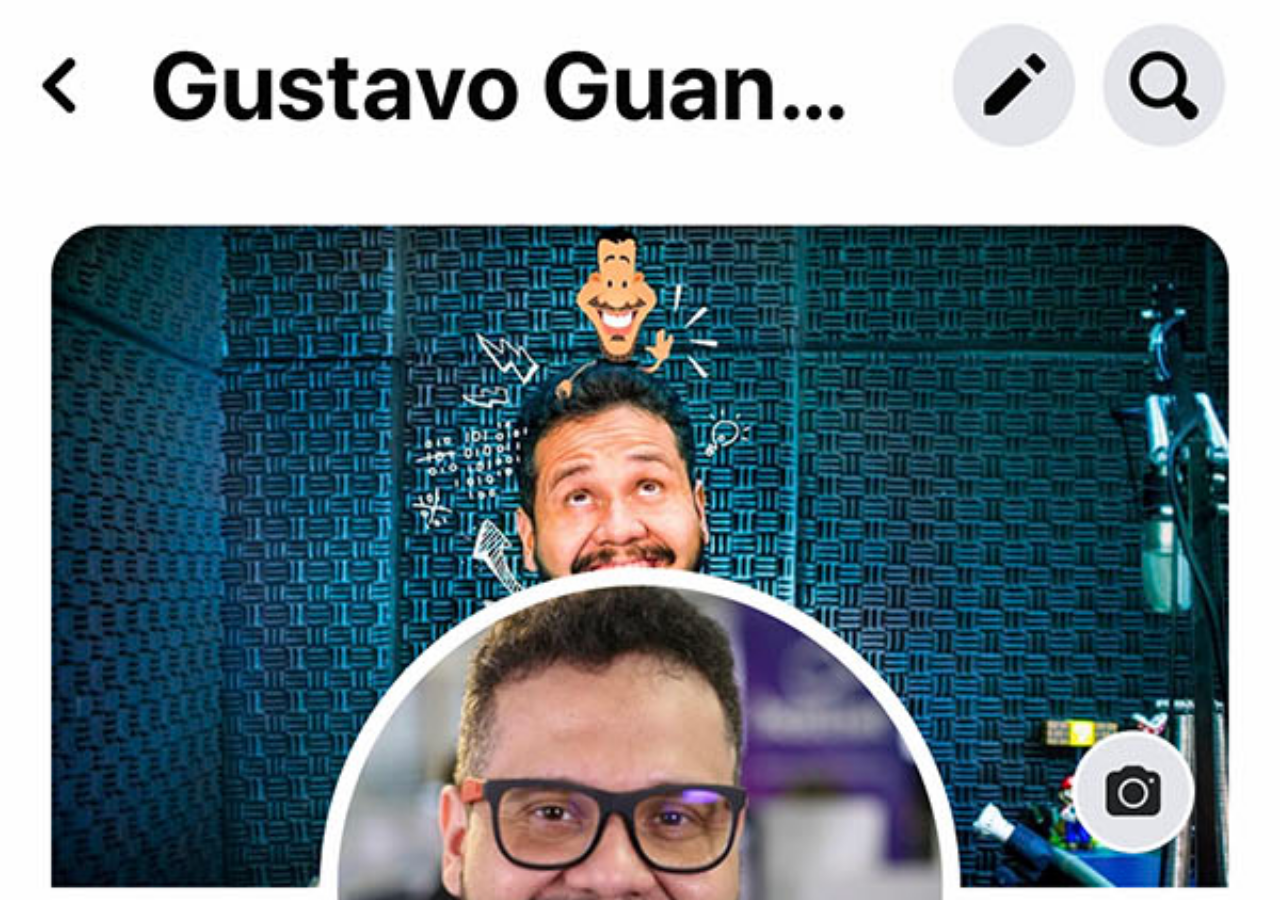
==== facebook.html @ d4fa8e0c "atualização" ====
<!DOCTYPE html>
<html lang="pt-br">
<head>
  <meta charset="UTF-8">
  <meta name="viewport" content="width=device-width, initial-scale=1.0">
  <title>Home</title>
  <link rel="shortcut icon" href="imagens/pacote-d013/favicon.ico" type="image/x-icon">
  <style>
    *  {
      margin: 0px;
      padding: 0px;
    }
    body {
      width: 100vw;
      height: 100vh;
      background-color: #ffffff;
      background-image: url('imagens/pacote-d013/imagens/tela-facebook.jpg');
      background-repeat: no-repeat;
      background-position: top center;      
      background-size: cover;
    }
  </style>
</head>
<body>
 
</body>
</html>
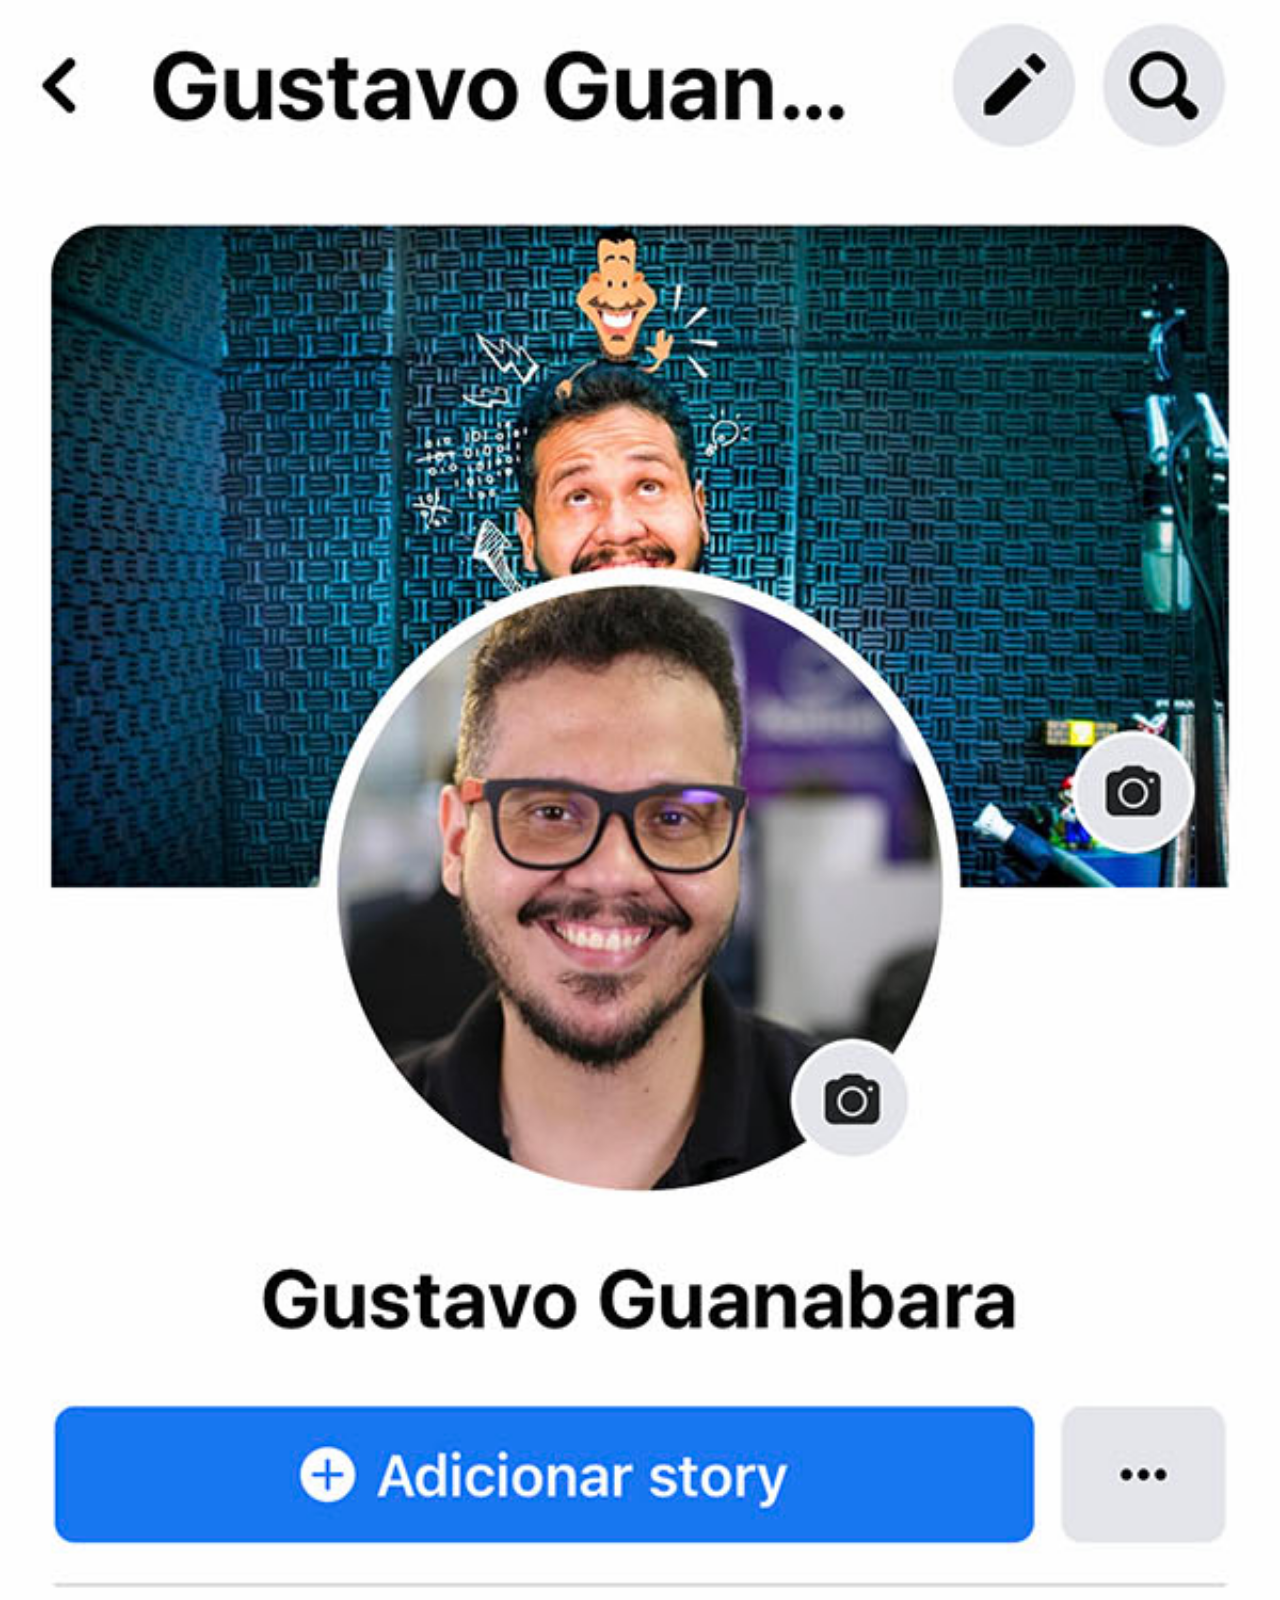
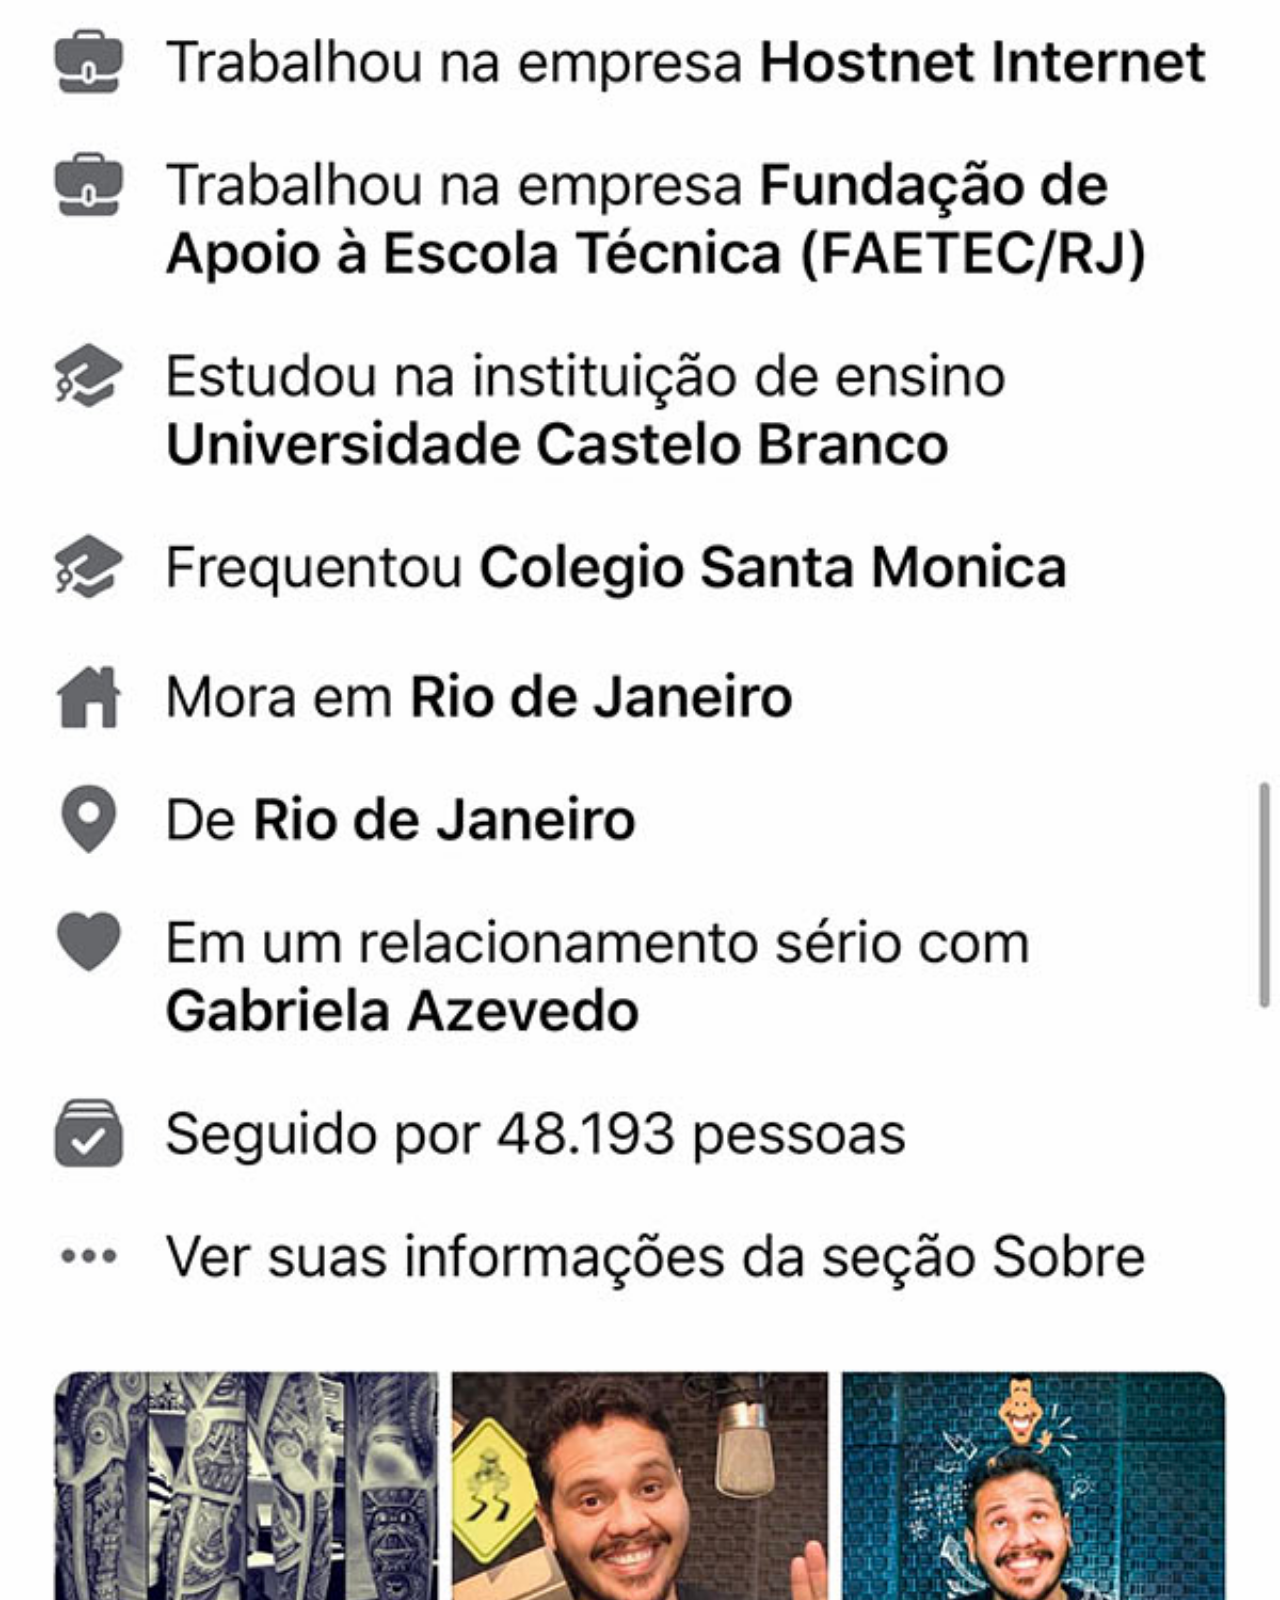
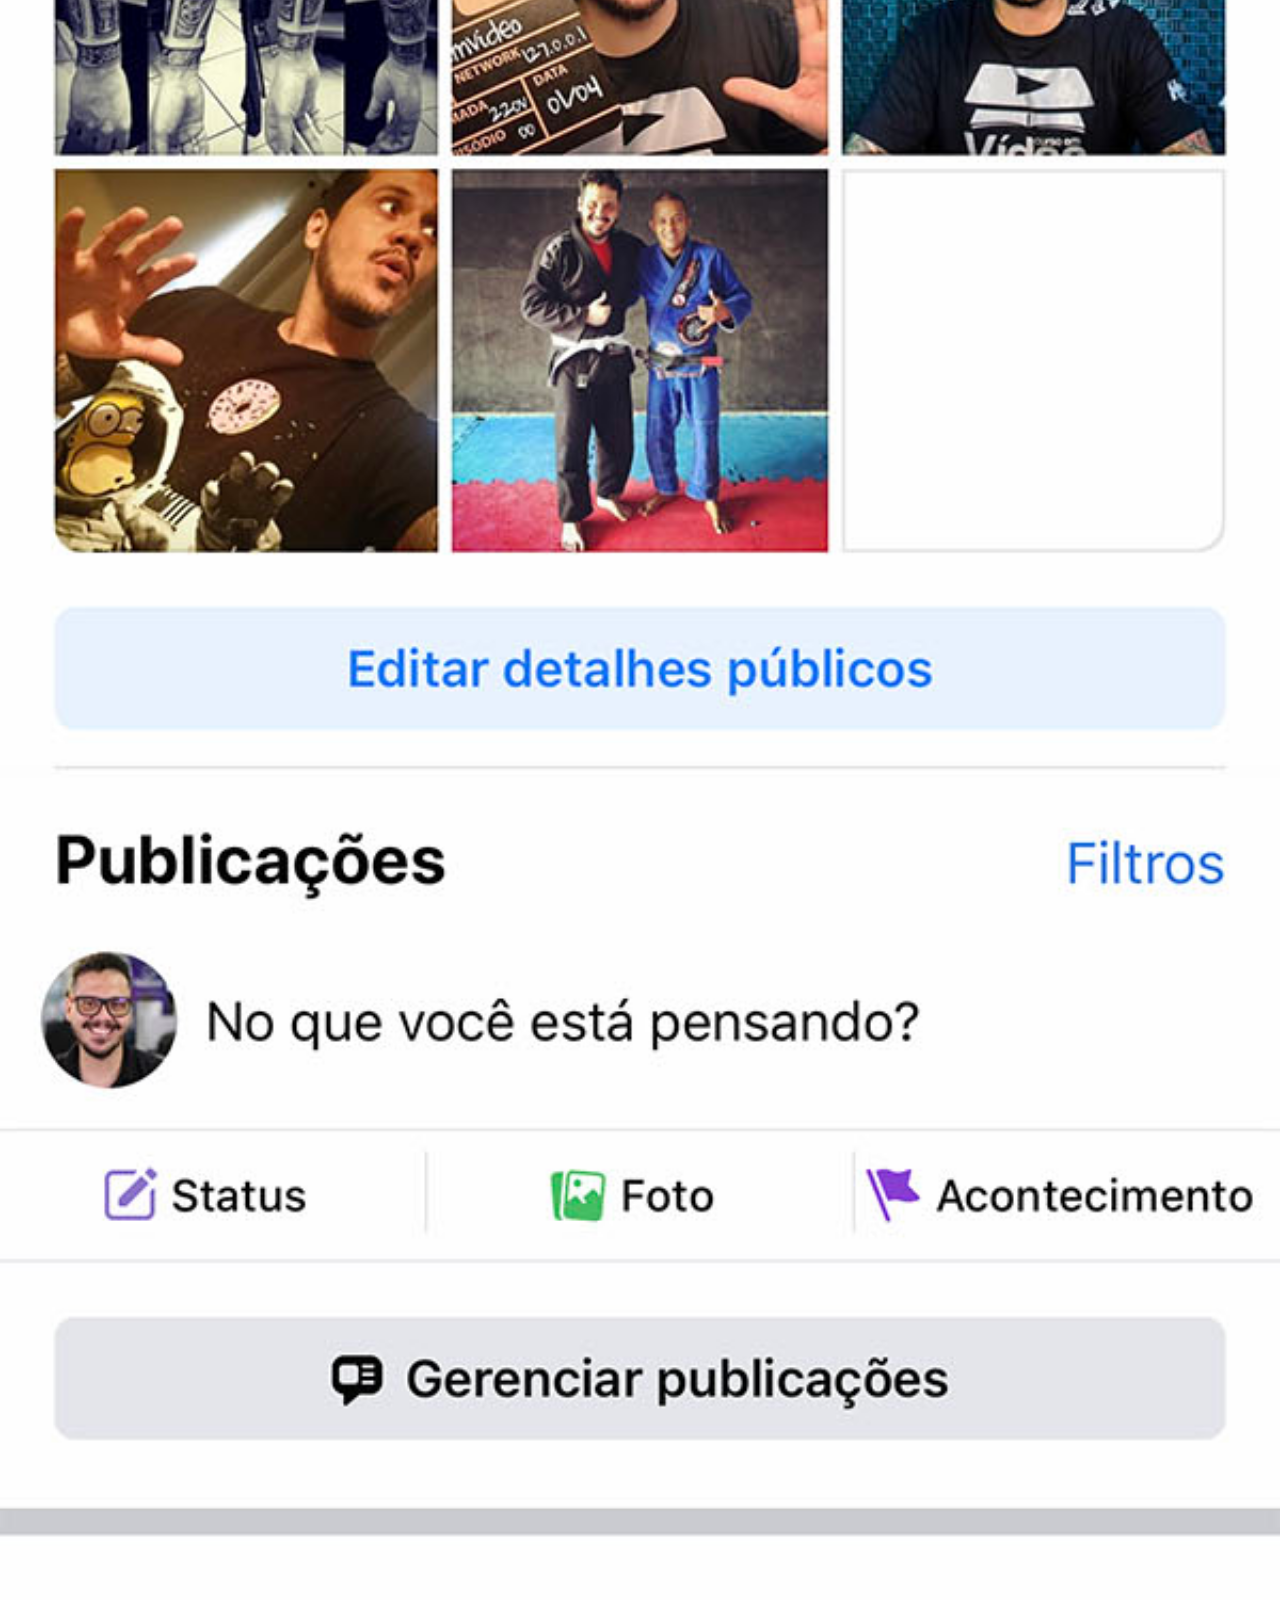
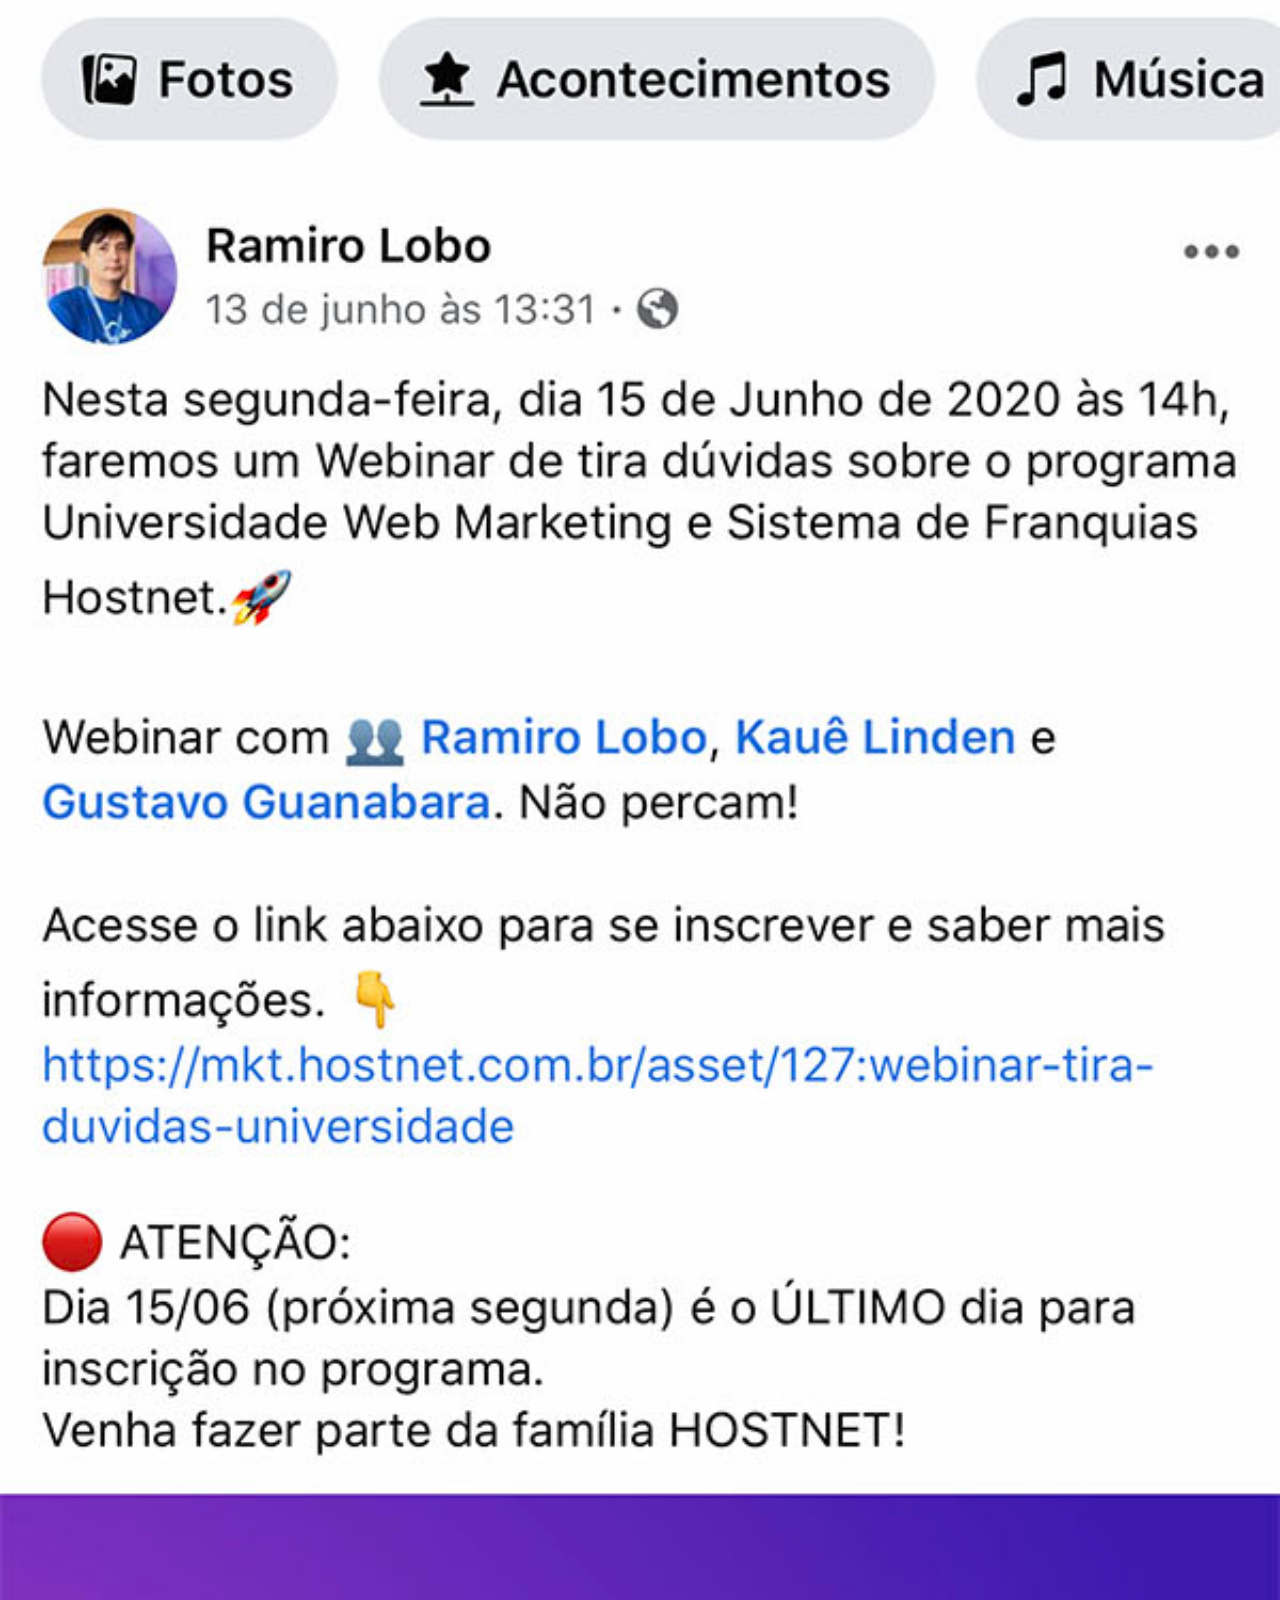
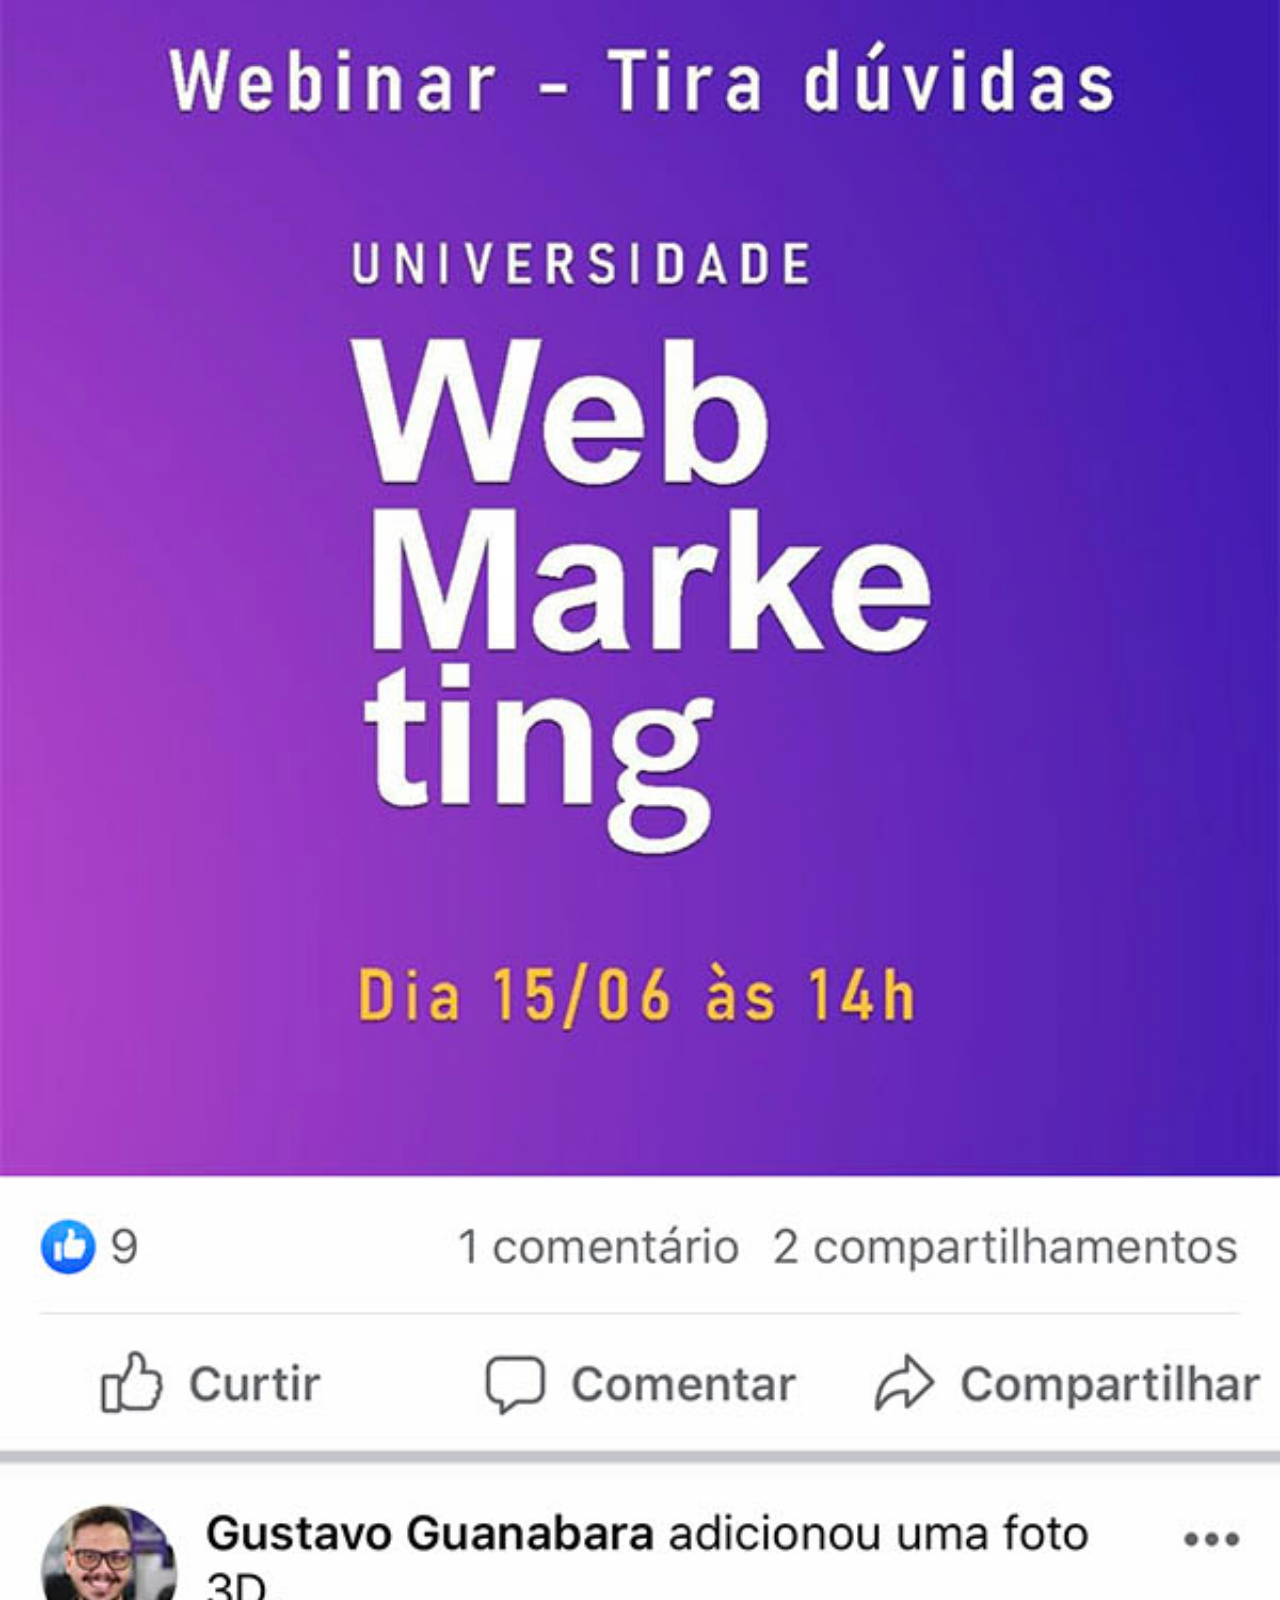
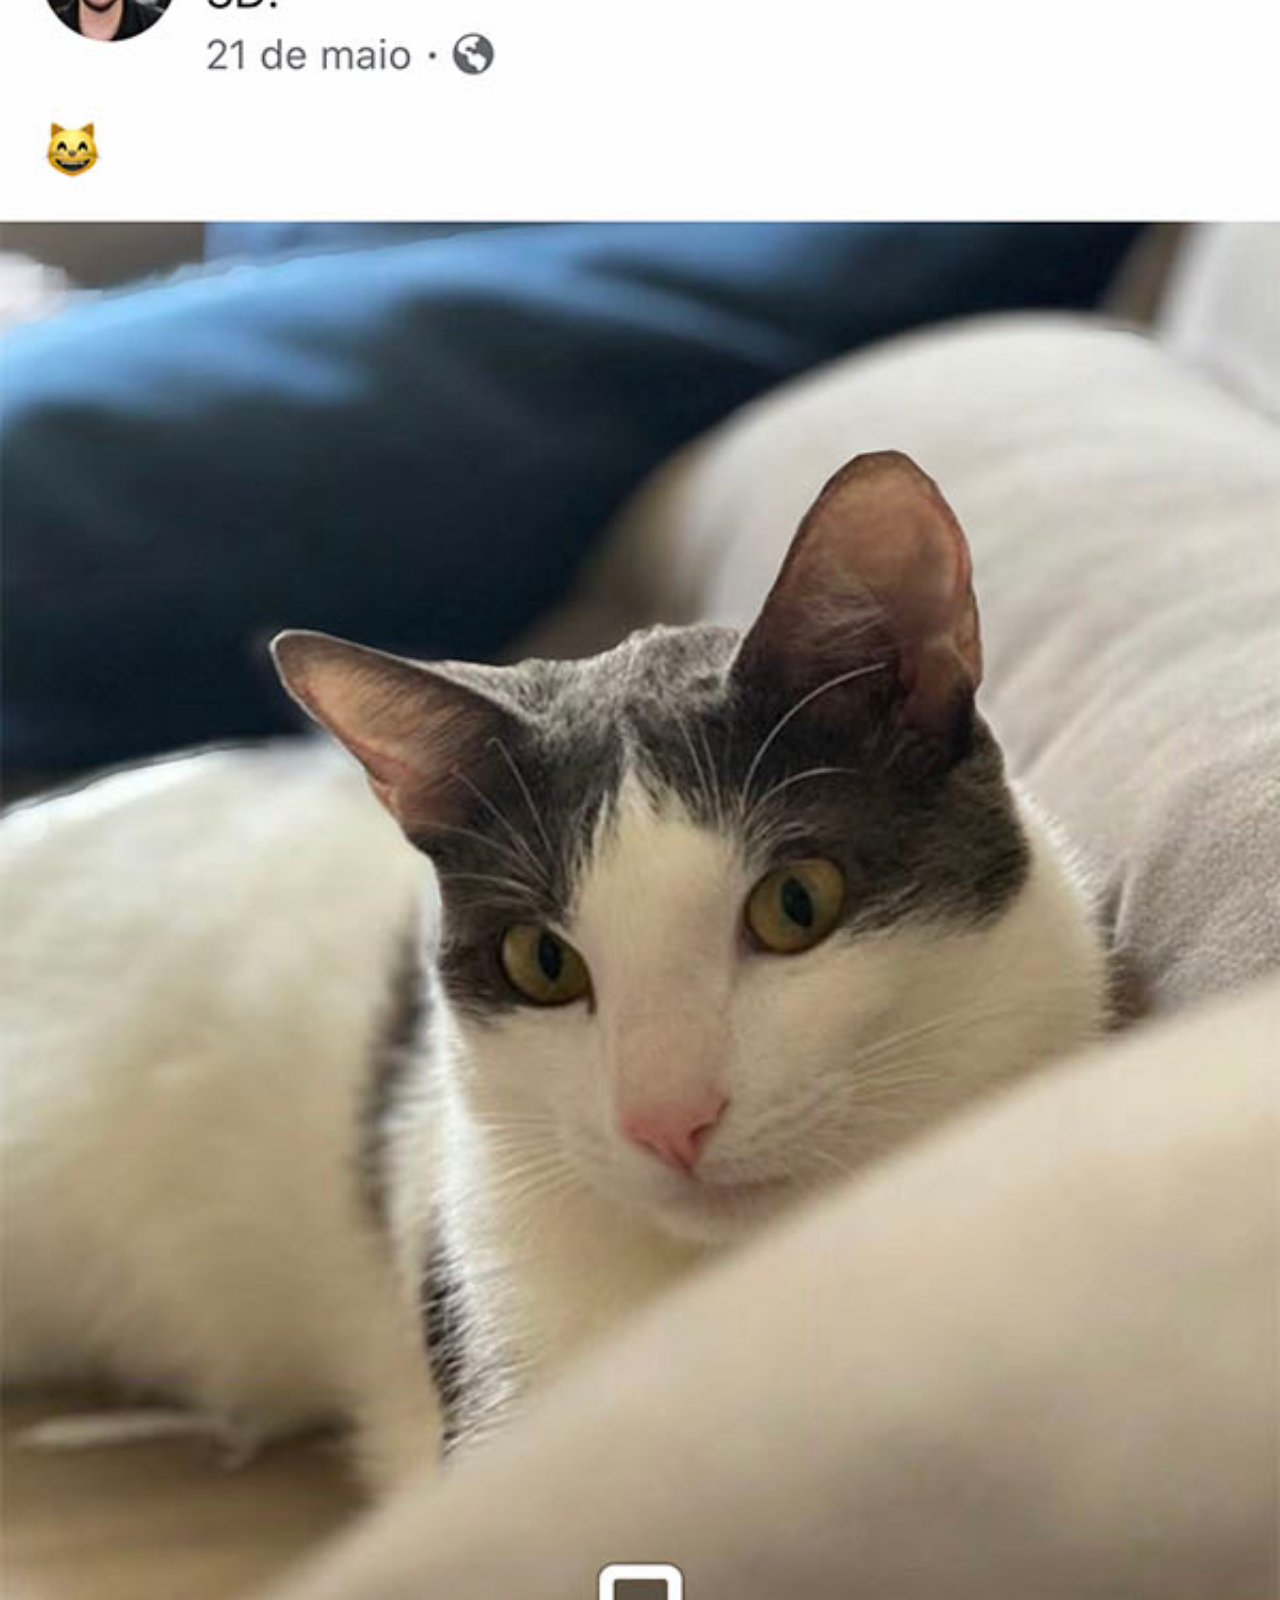
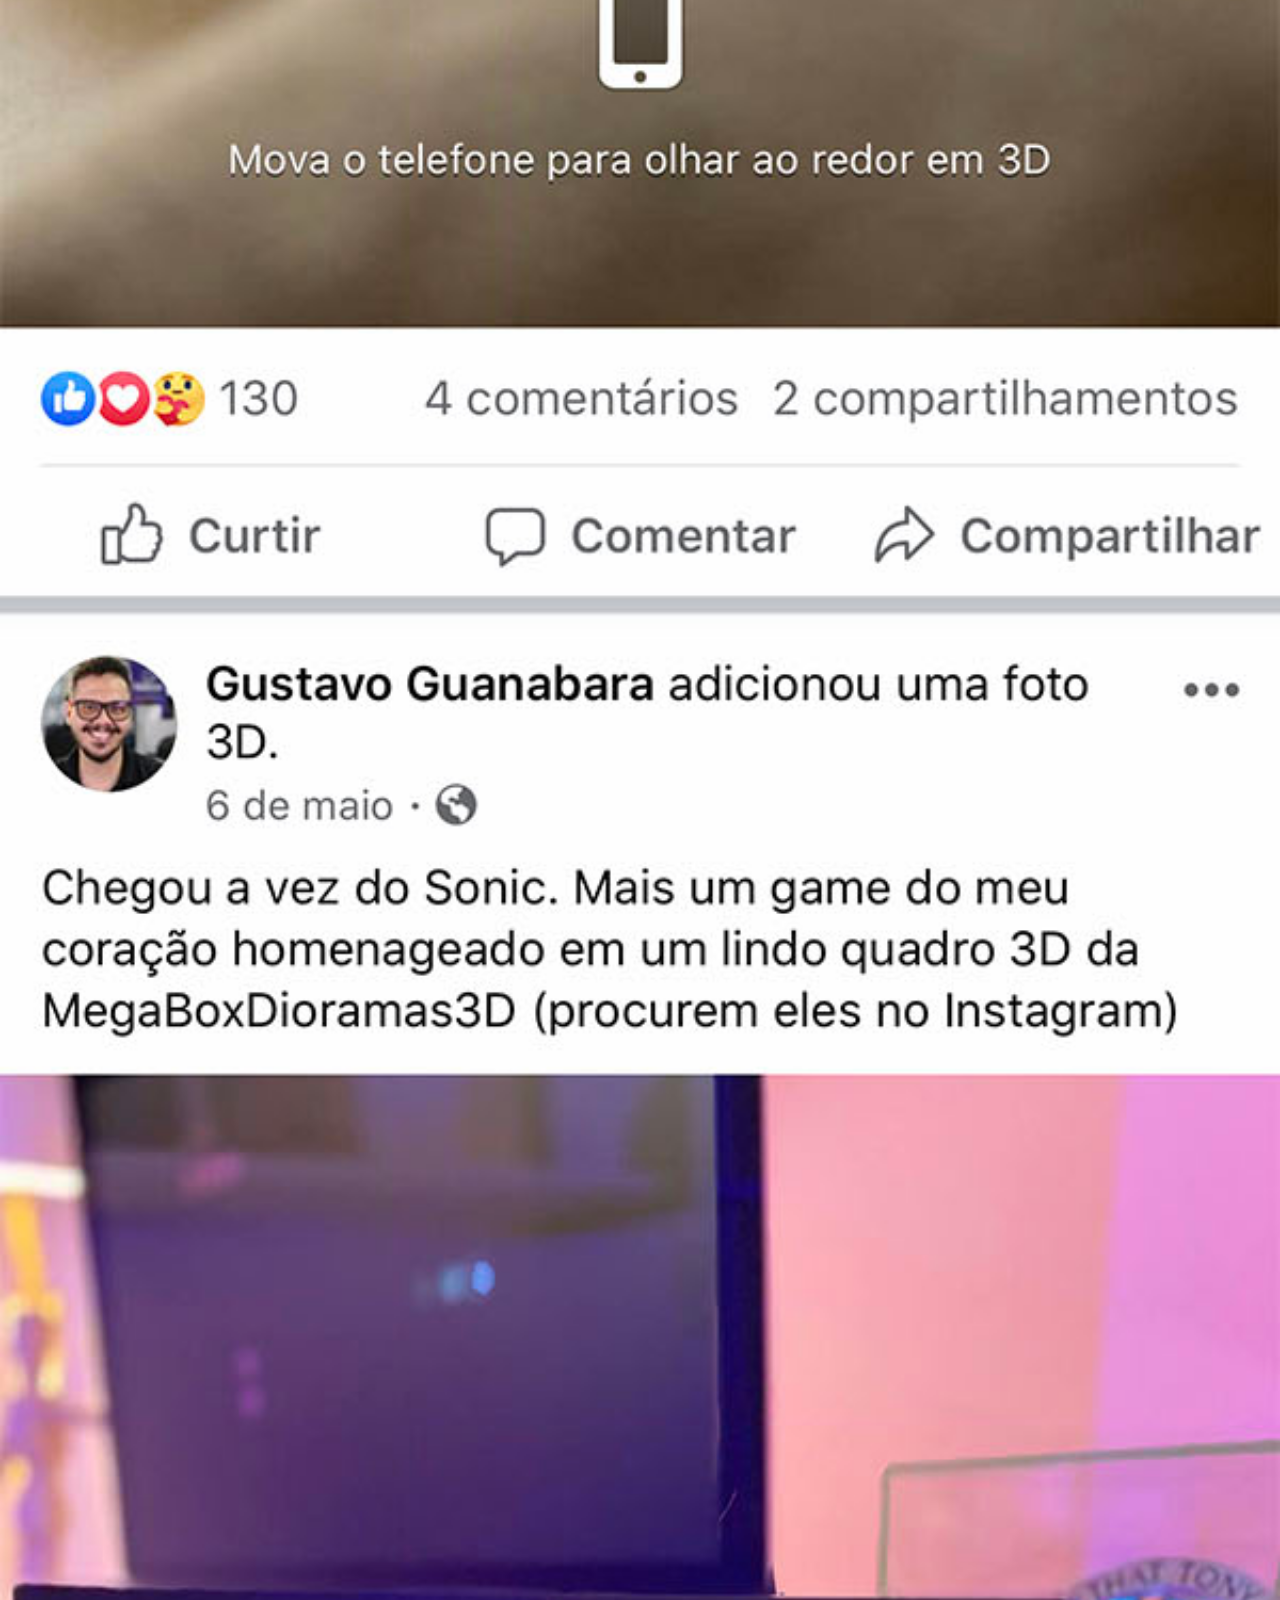
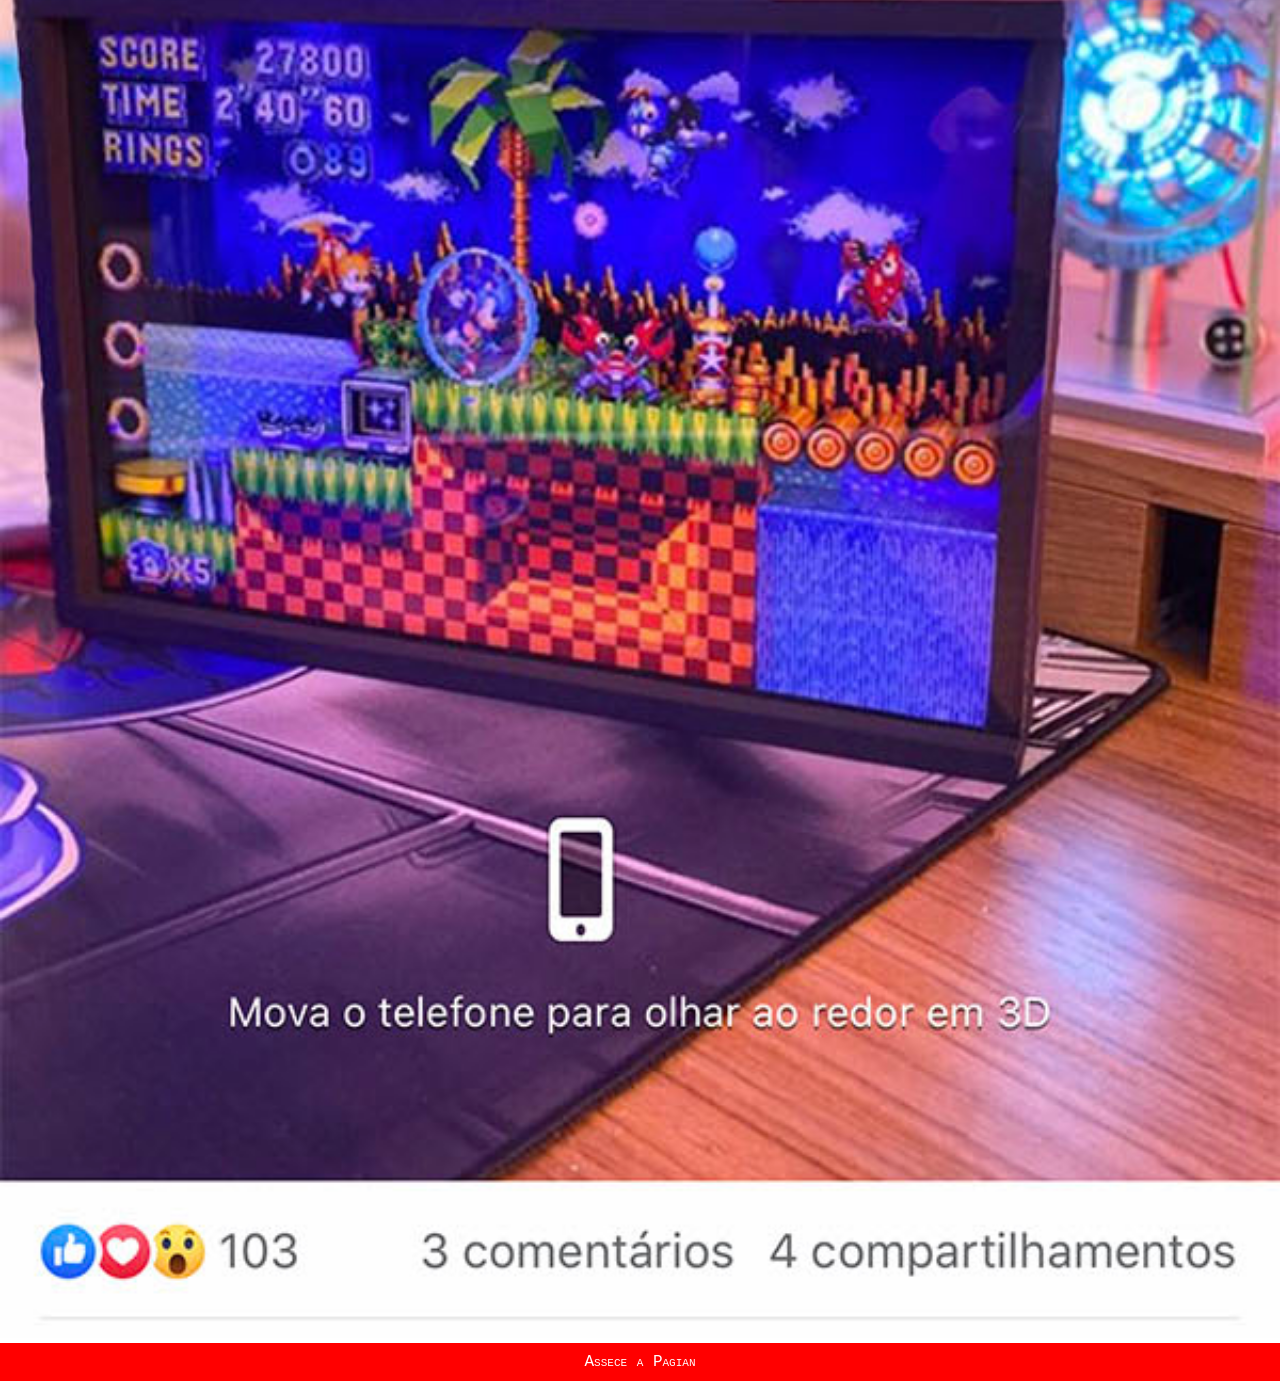
==== commit 7d4d4cd0: "novo" ====
--- a/facebook.html
+++ b/facebook.html
@@ -3,25 +3,42 @@
 <head>
   <meta charset="UTF-8">
   <meta name="viewport" content="width=device-width, initial-scale=1.0">
-  <title>Home</title>
-  <link rel="shortcut icon" href="imagens/pacote-d013/favicon.ico" type="image/x-icon">
+  <title>FaceBook</title>
+   
   <style>
     *  {
       margin: 0px;
       padding: 0px;
+      font-family: 'Courier New', Courier, monospace;
+      font-variant: small-caps;
+    }
+    ::-webkit-scrollbar {
+      width: 0px;
+      height: 0px;
     }
     body {
       width: 100vw;
       height: 100vh;
-      background-color: #ffffff;
-      background-image: url('imagens/pacote-d013/imagens/tela-facebook.jpg');
-      background-repeat: no-repeat;
-      background-position: top center;      
+      background-color: #ffffff;    
       background-size: cover;
+    }
+    img {
+      width: 100vw;
+    
+    }
+    a {
+      color: #ffffff;
+      text-decoration: none;
+      text-align: center;
+      padding: 10px;
+      background-color: red;
+      display: block;
     }
   </style>
 </head>
 <body>
- 
+ <img src="imagens/pacote-d013/imagens/tela-facebook.jpg" alt="FaceBook">
+
+ <a href="https://www.facebook.com/gustavoguanabara/?locale=pt_BR" target="_blank">Assece a Pagian</a>
 </body>
 </html>
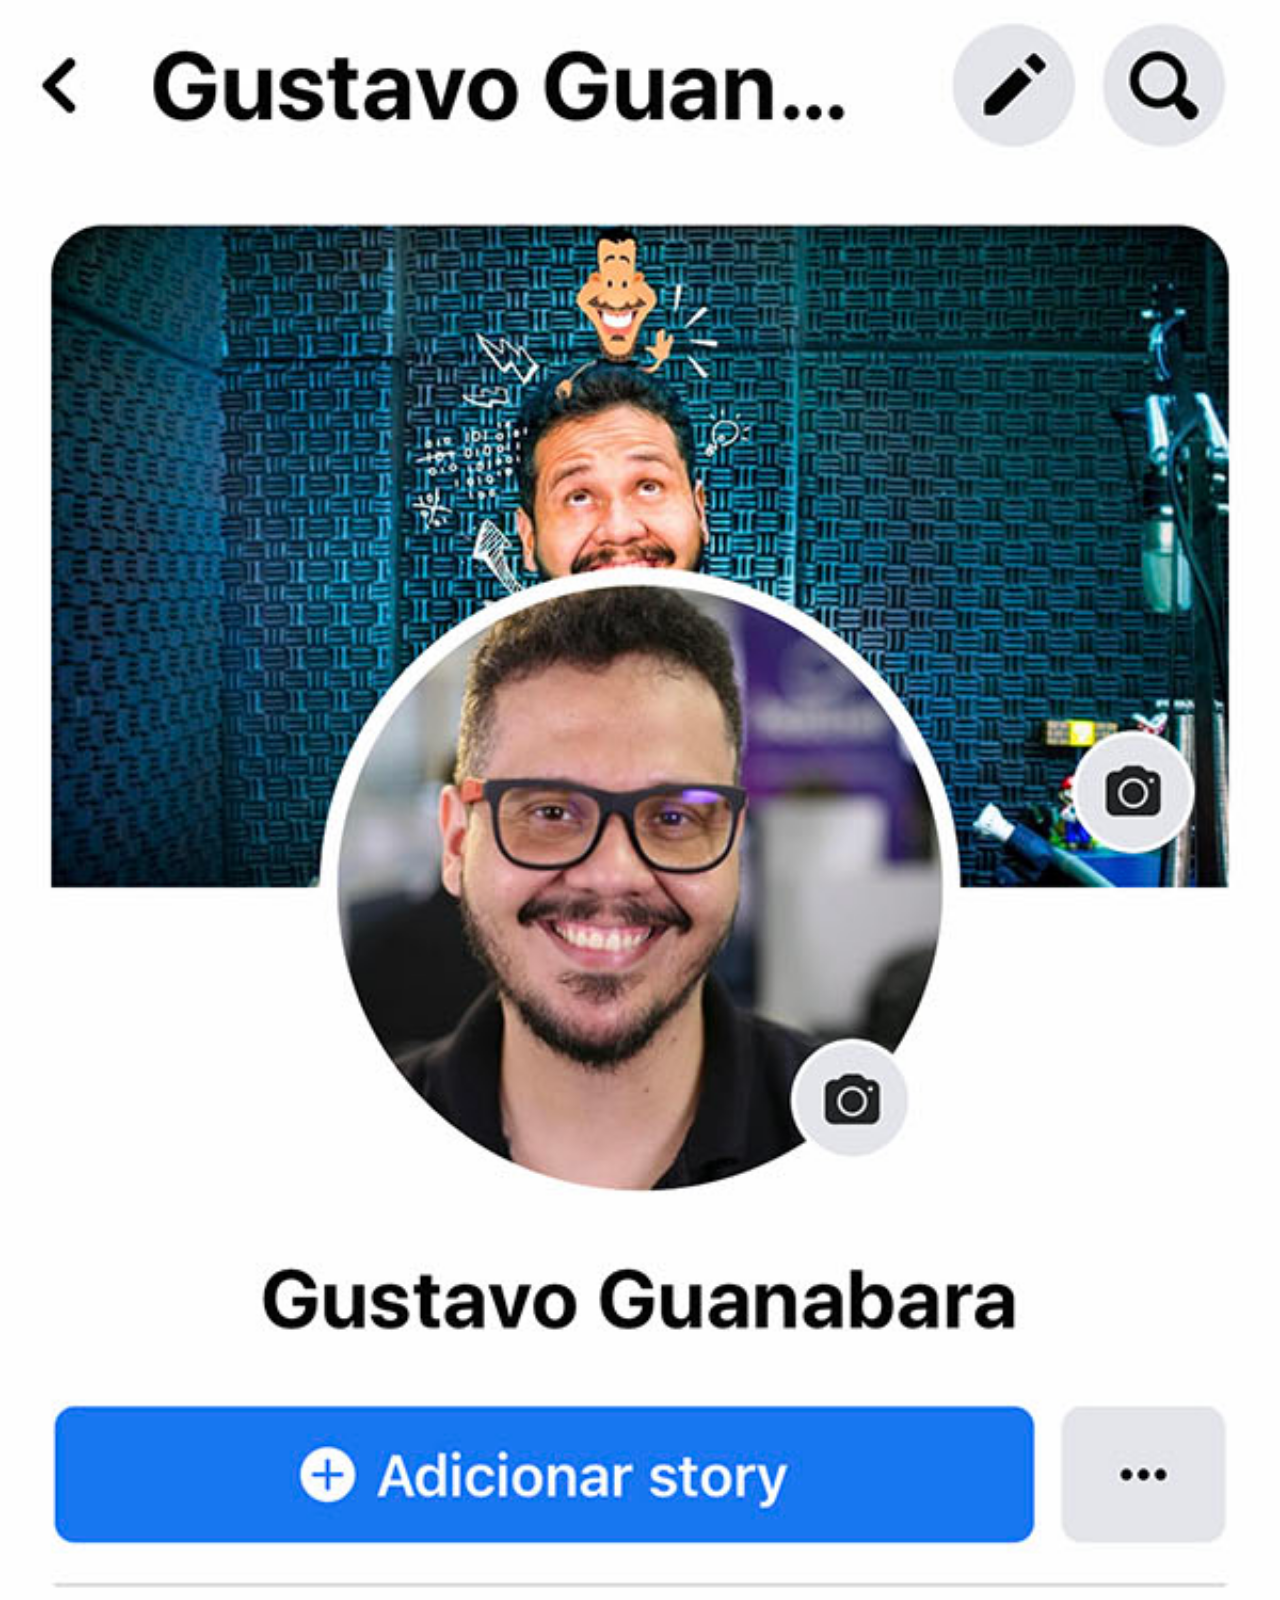
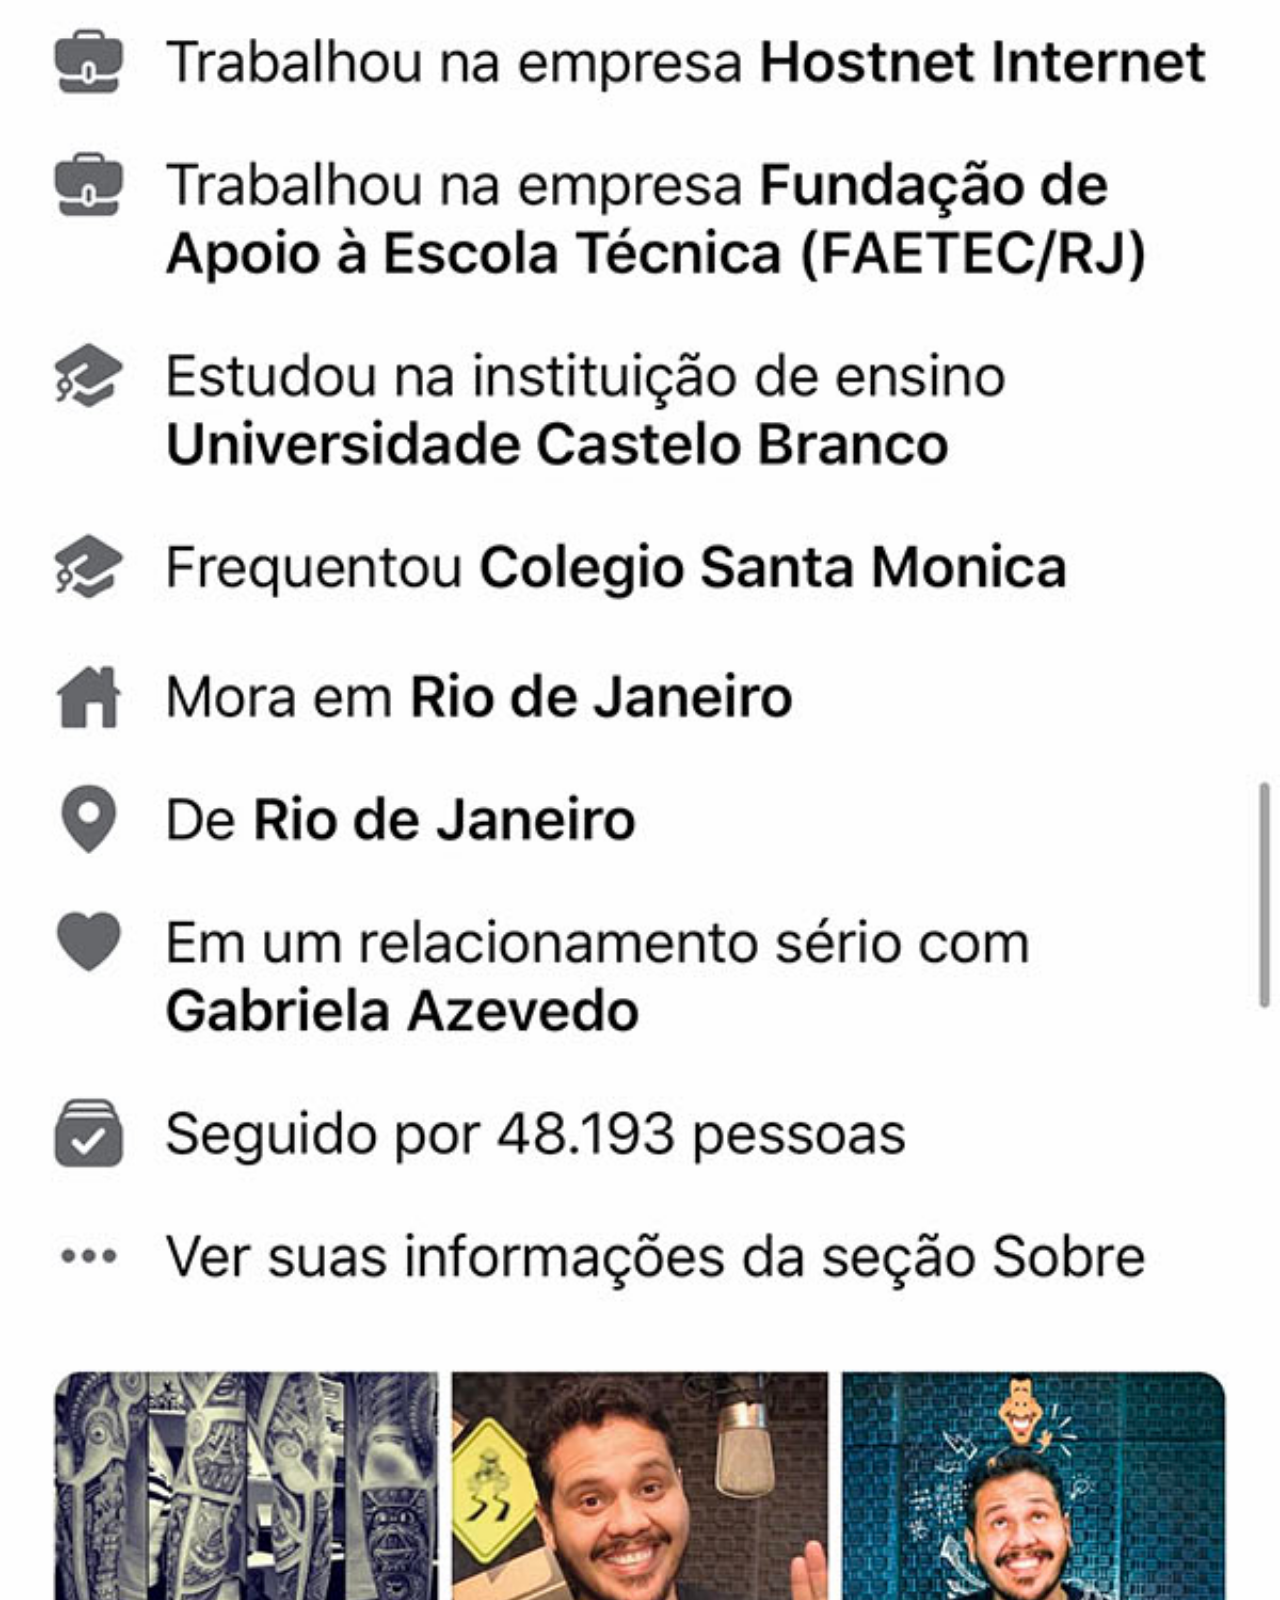
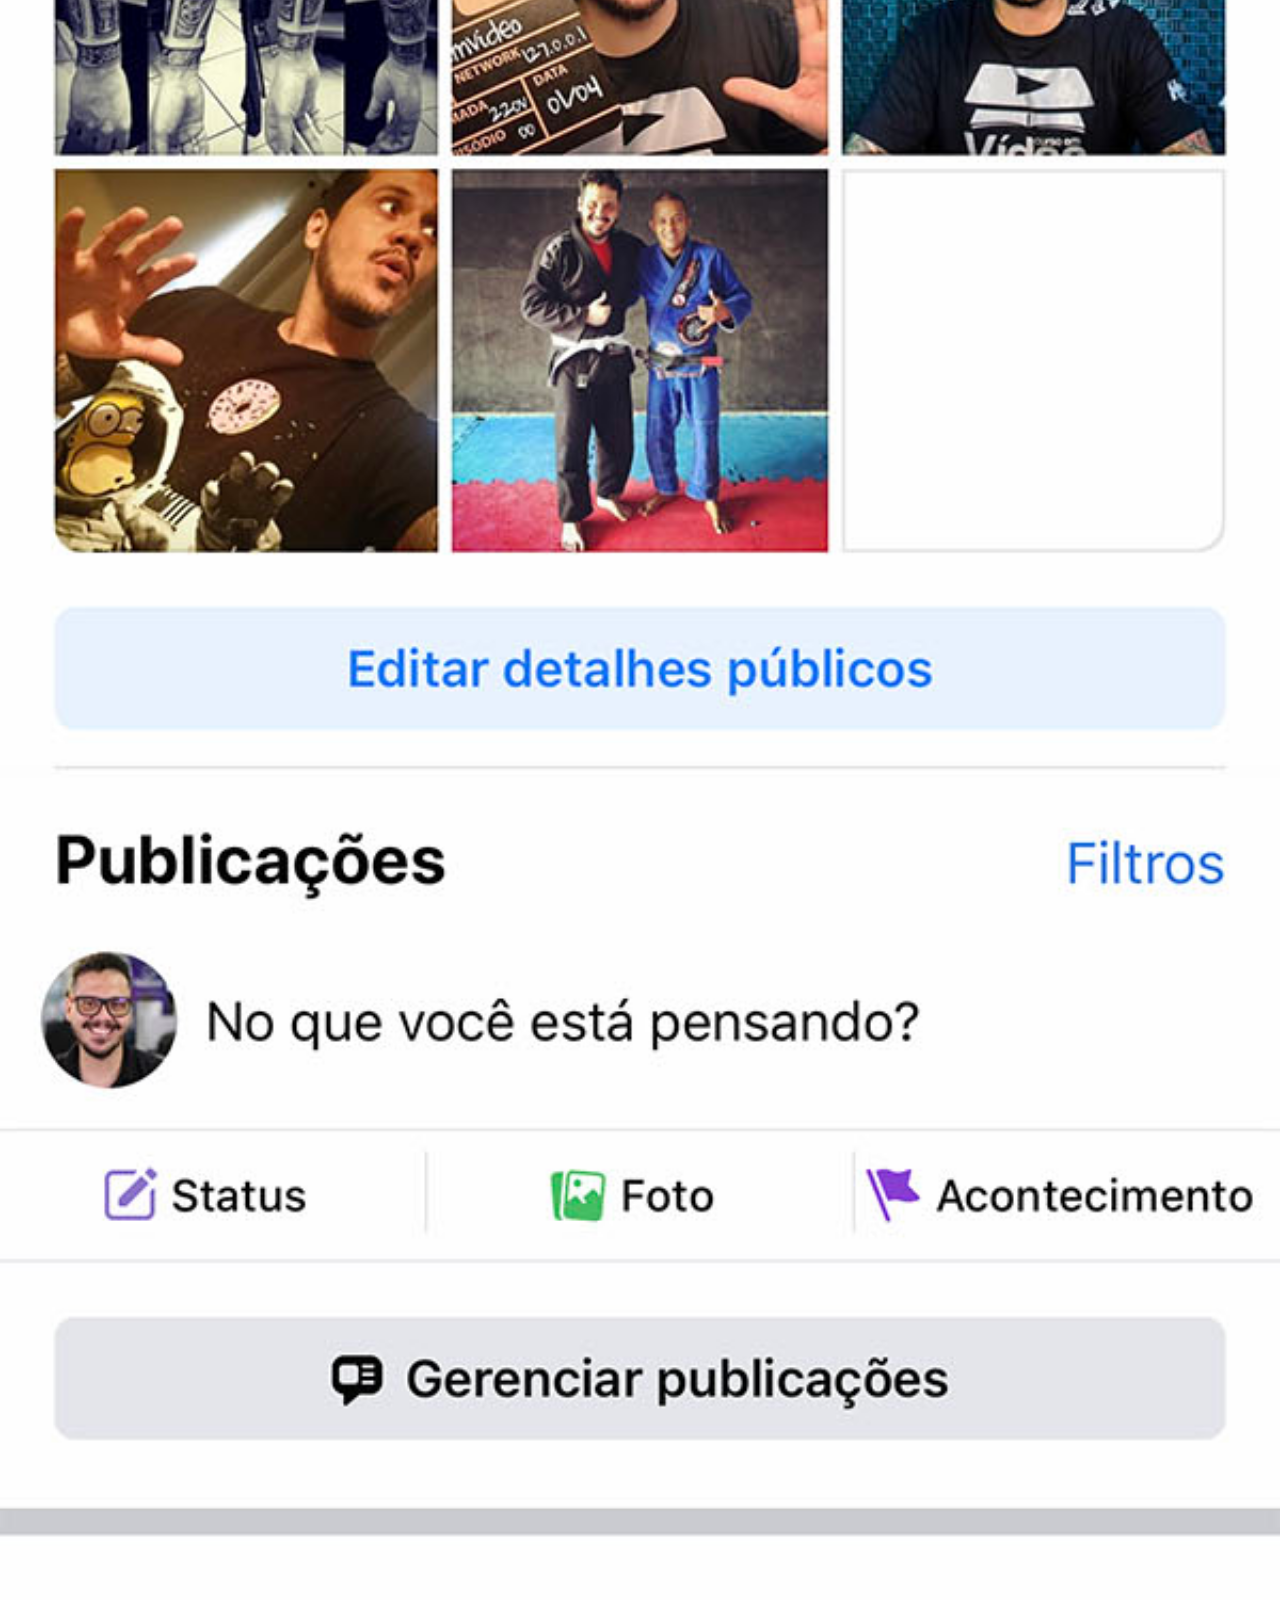
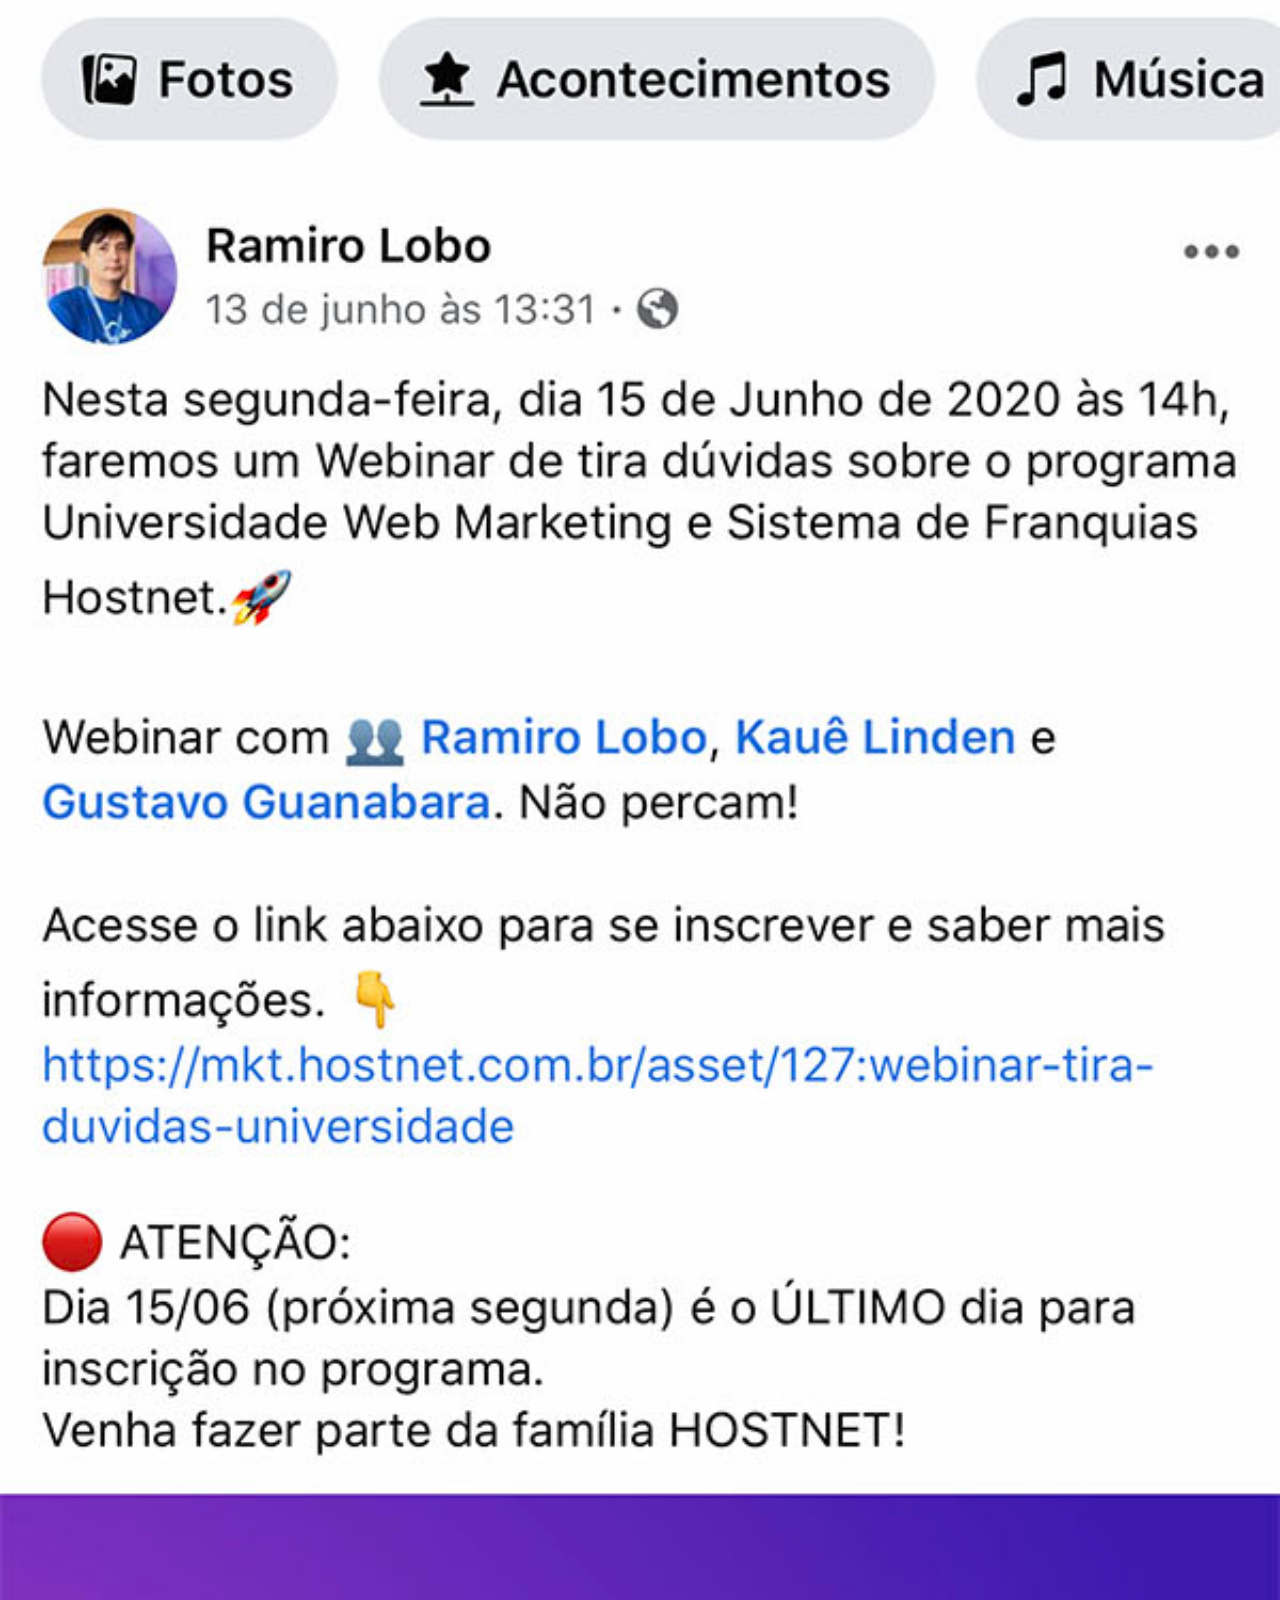
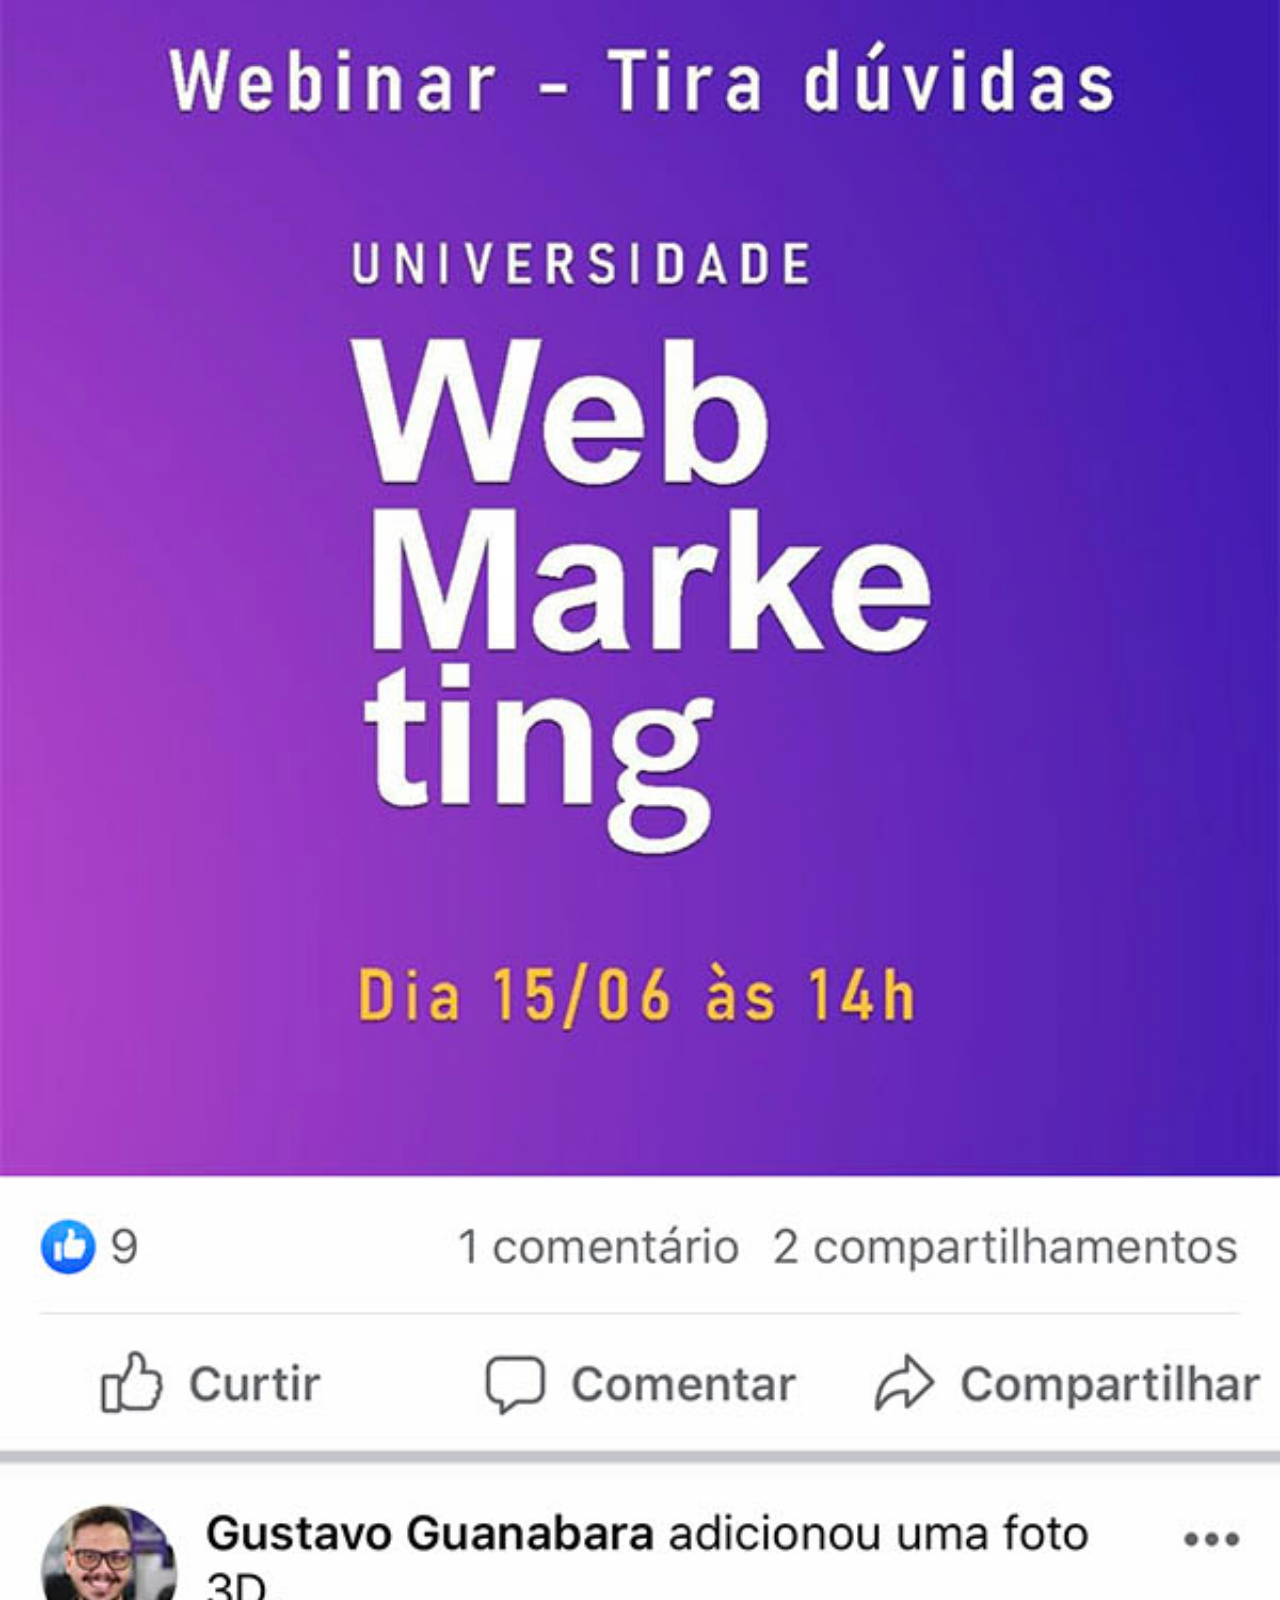
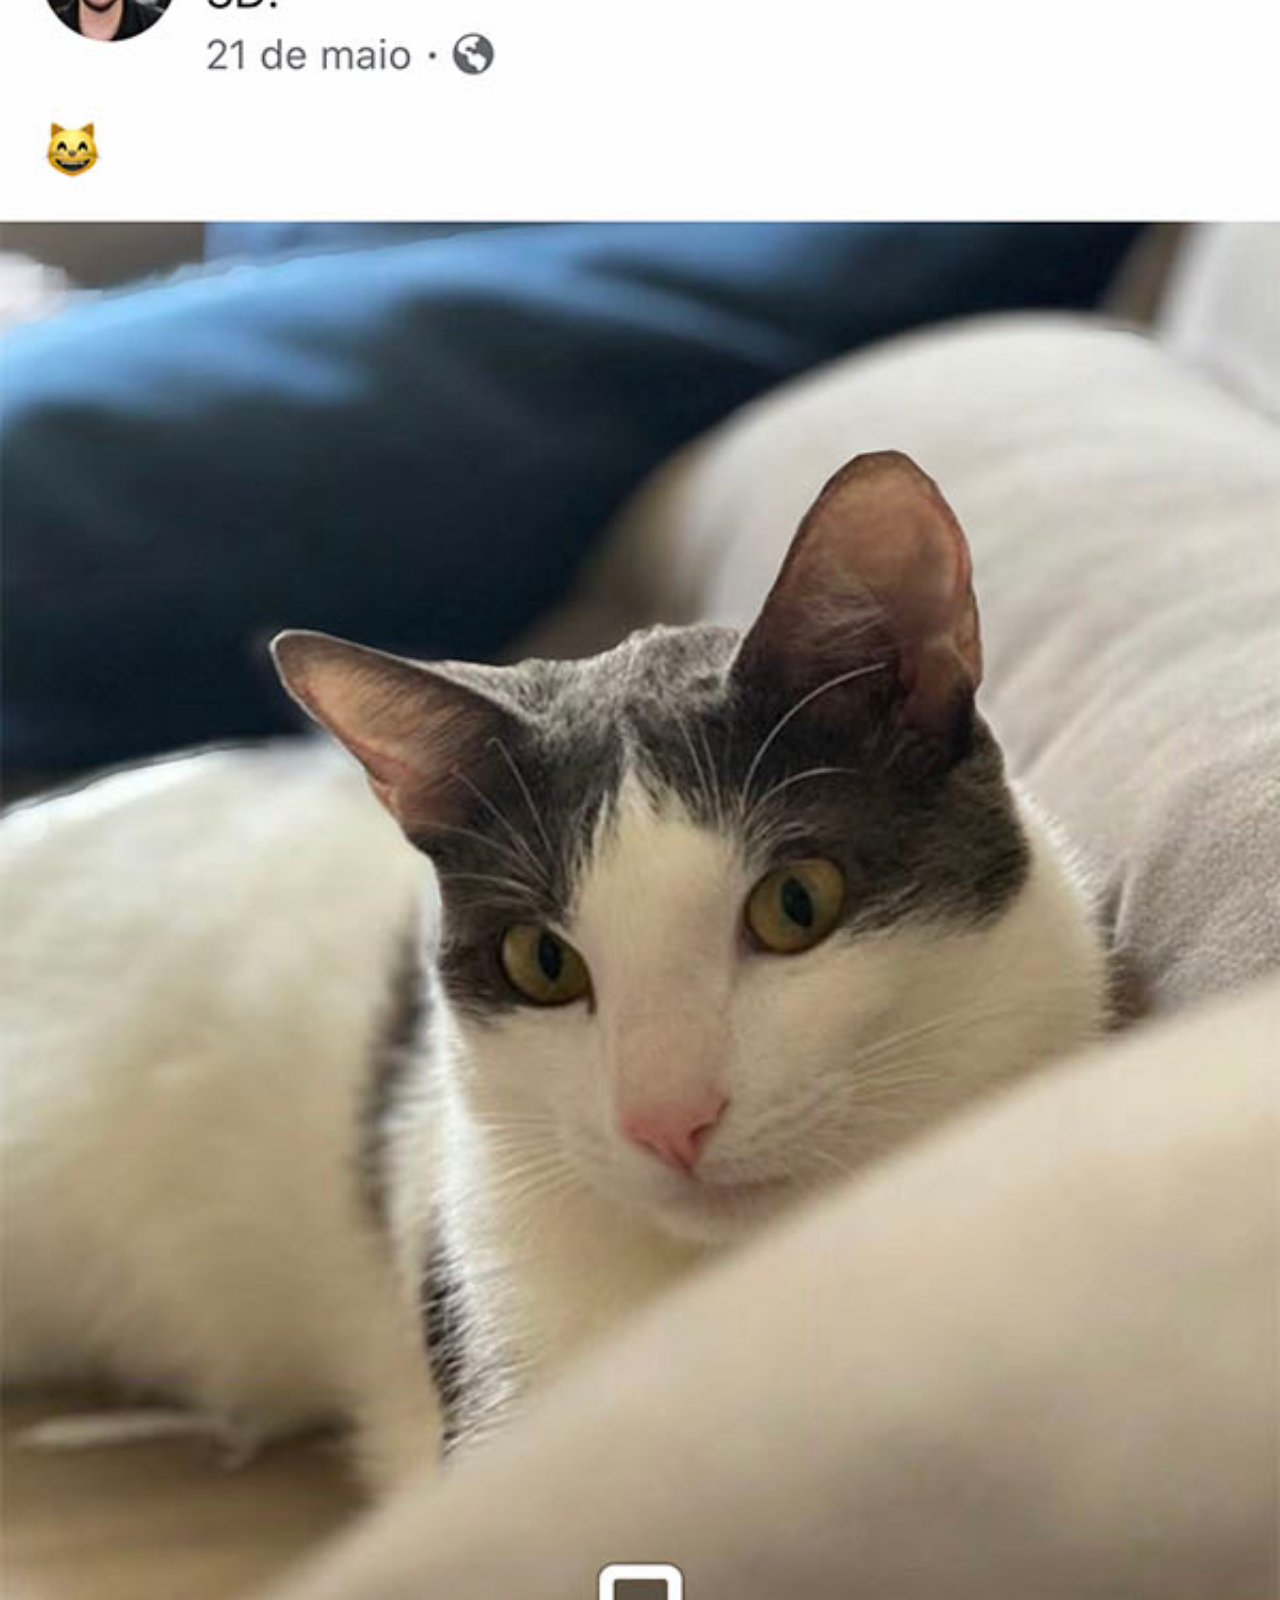
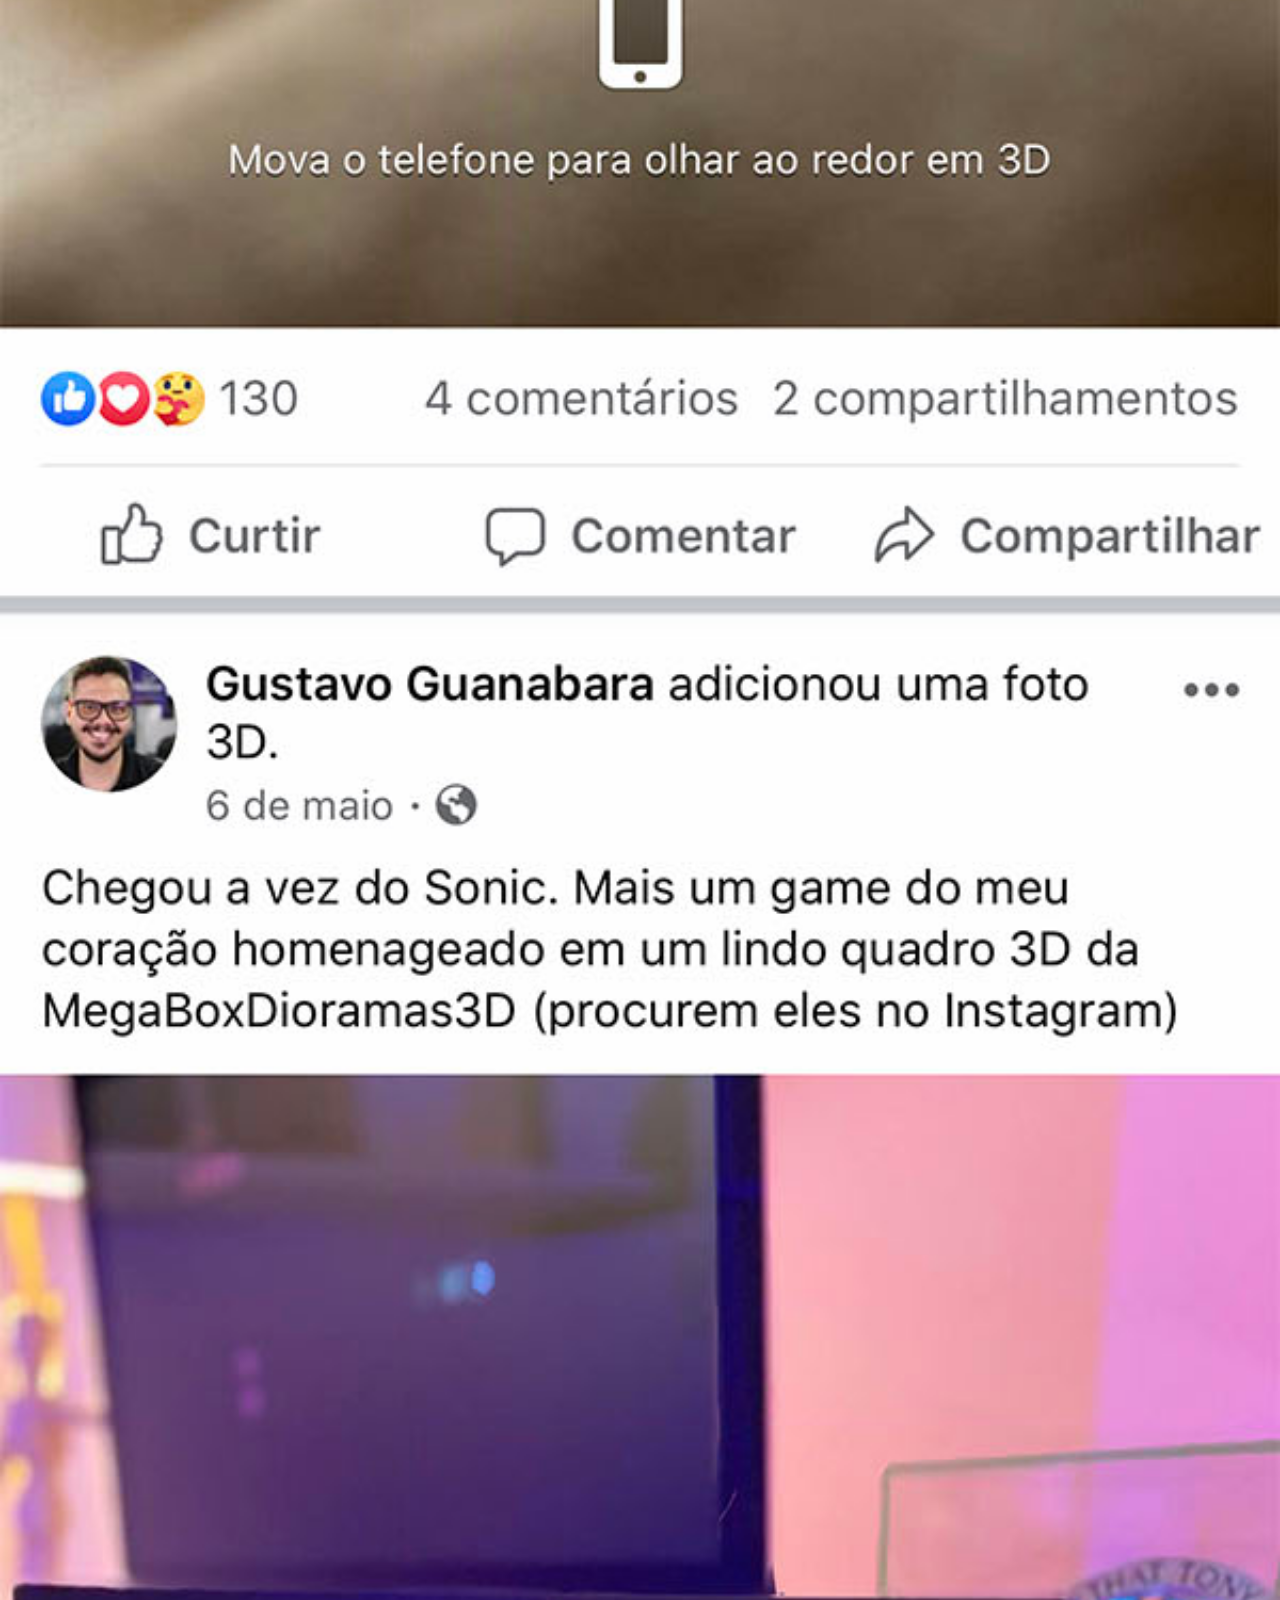
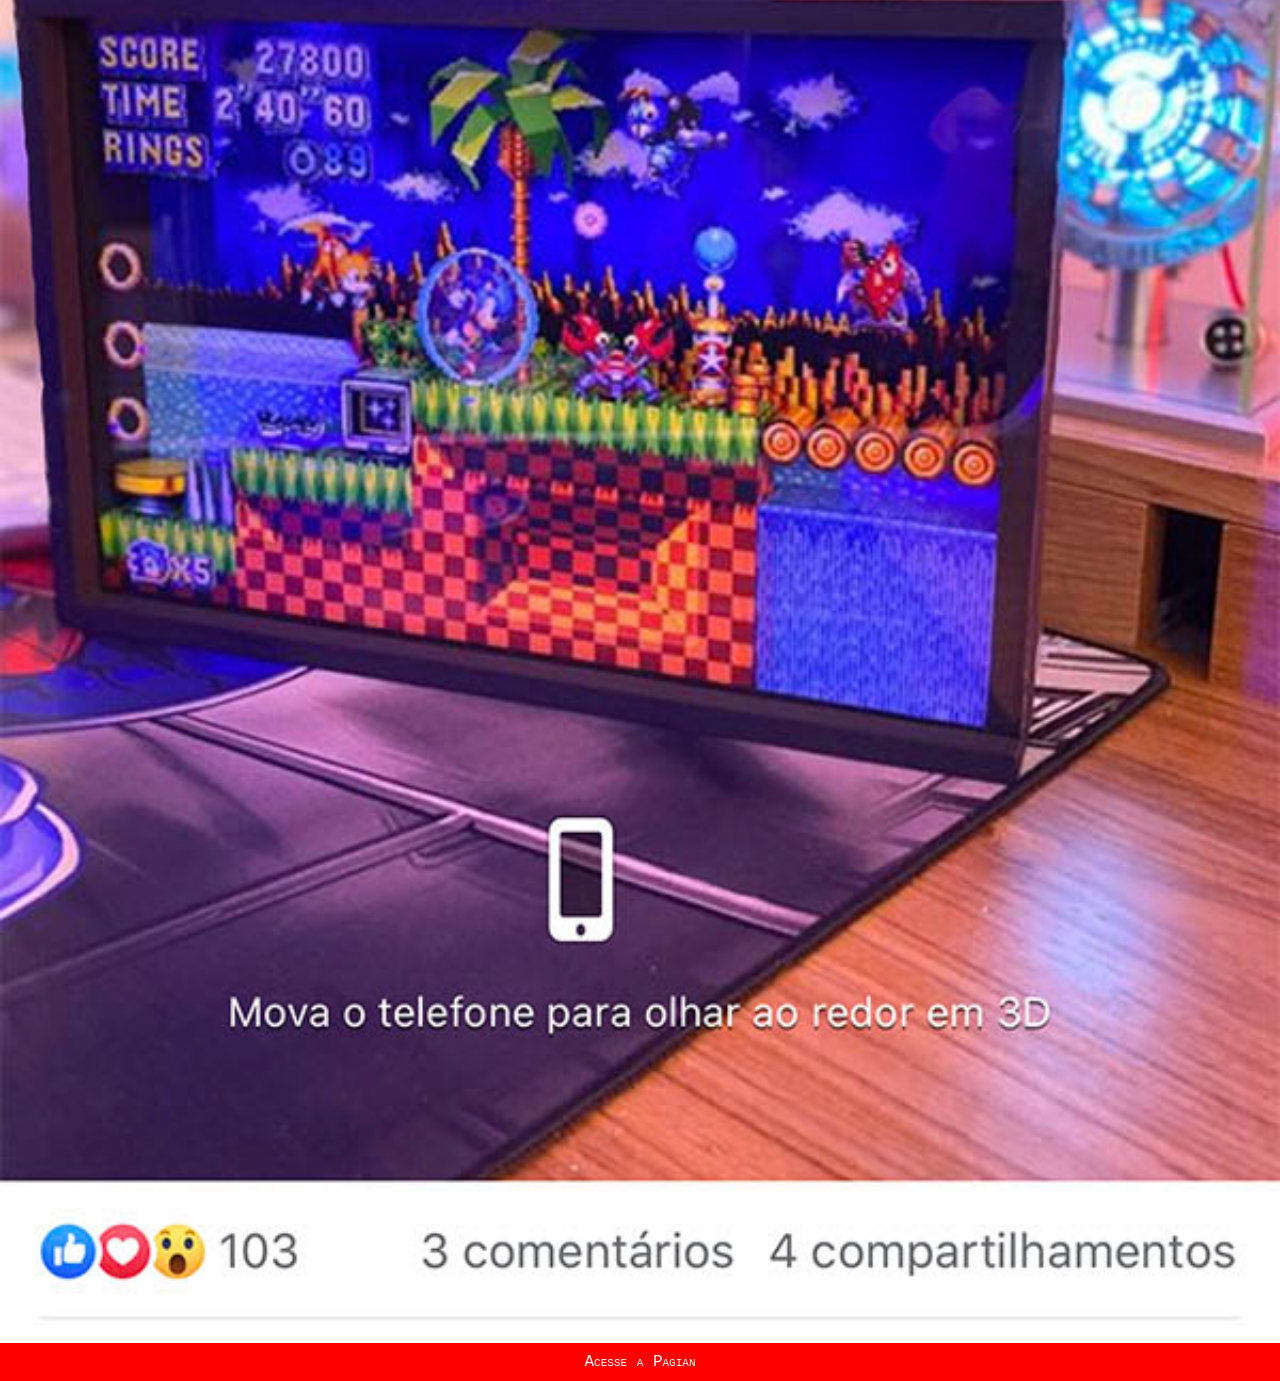
==== commit 3d64a48e: "coreção" ====
--- a/facebook.html
+++ b/facebook.html
@@ -39,6 +39,6 @@
 <body>
  <img src="imagens/pacote-d013/imagens/tela-facebook.jpg" alt="FaceBook">
 
- <a href="https://www.facebook.com/gustavoguanabara/?locale=pt_BR" target="_blank">Assece a Pagian</a>
+ <a href="https://www.facebook.com/gustavoguanabara/?locale=pt_BR" target="_blank">Acesse a Pagian</a>
 </body>
 </html>
